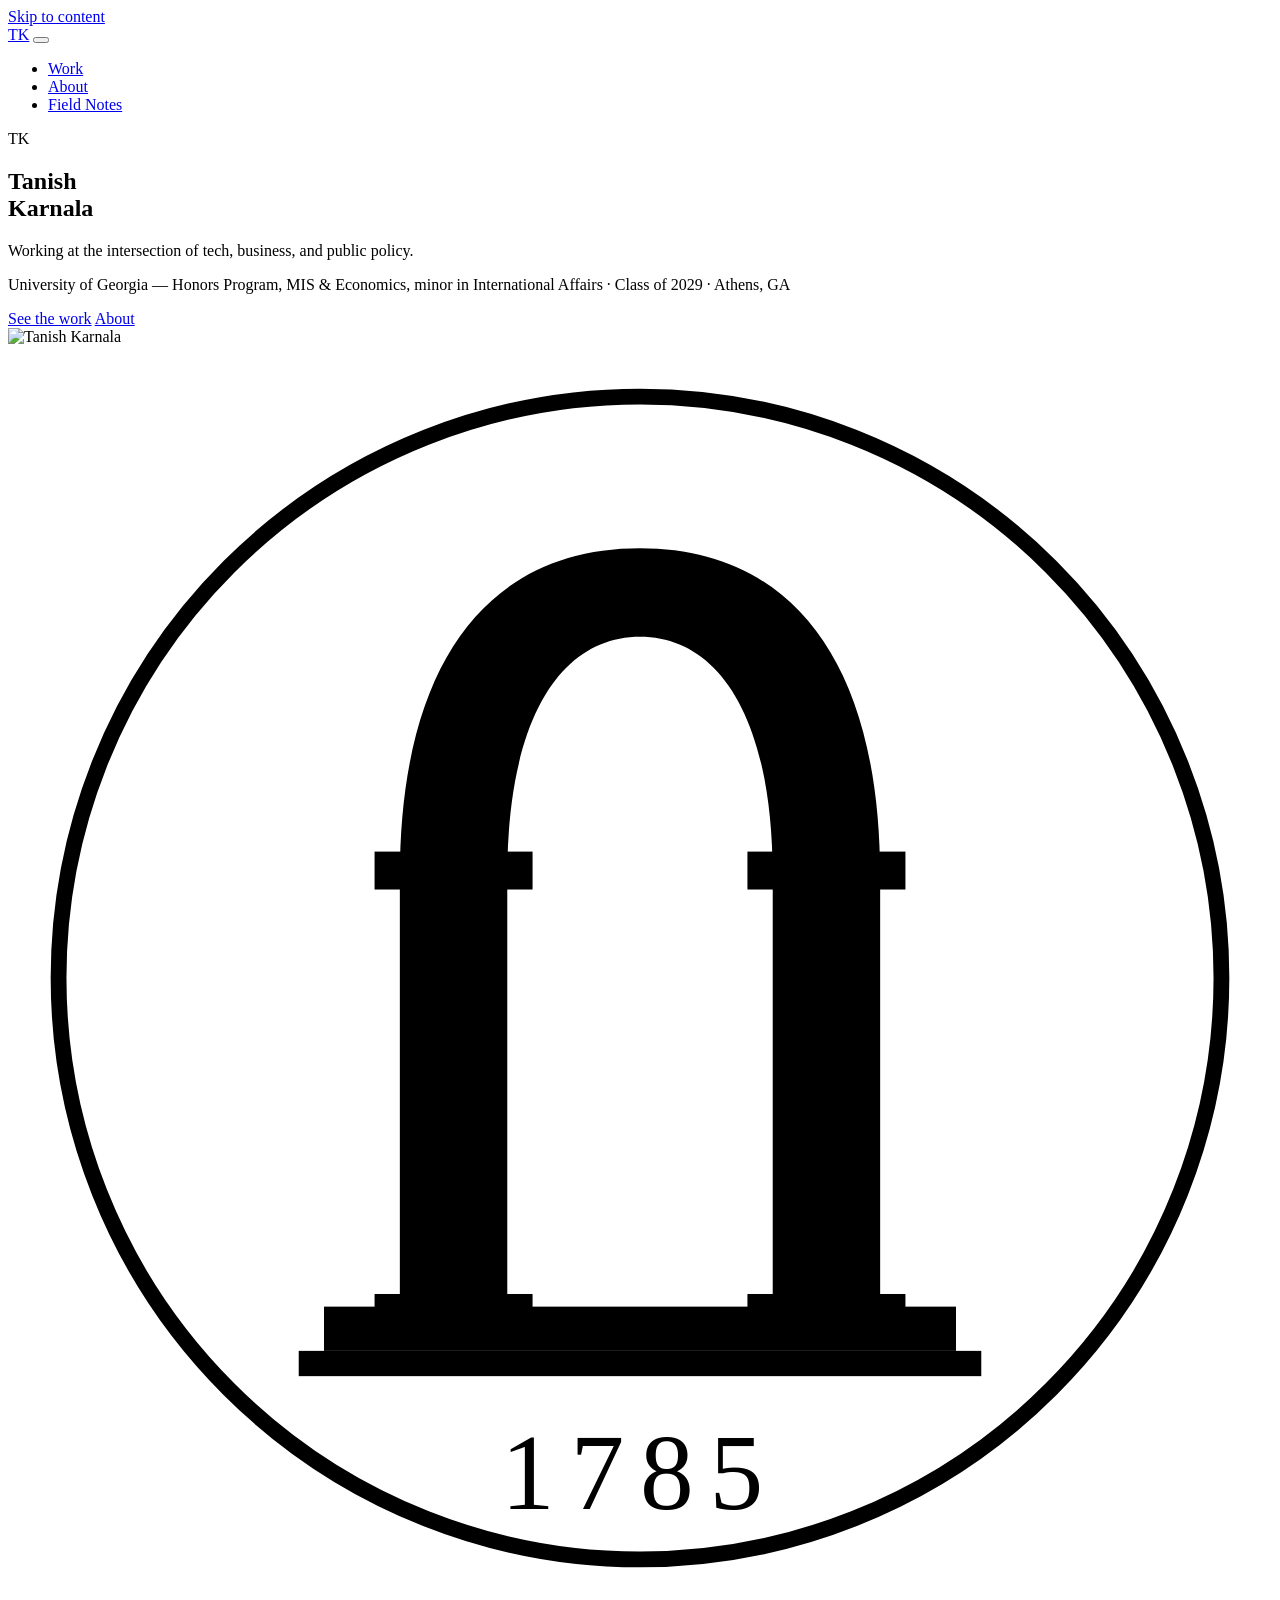
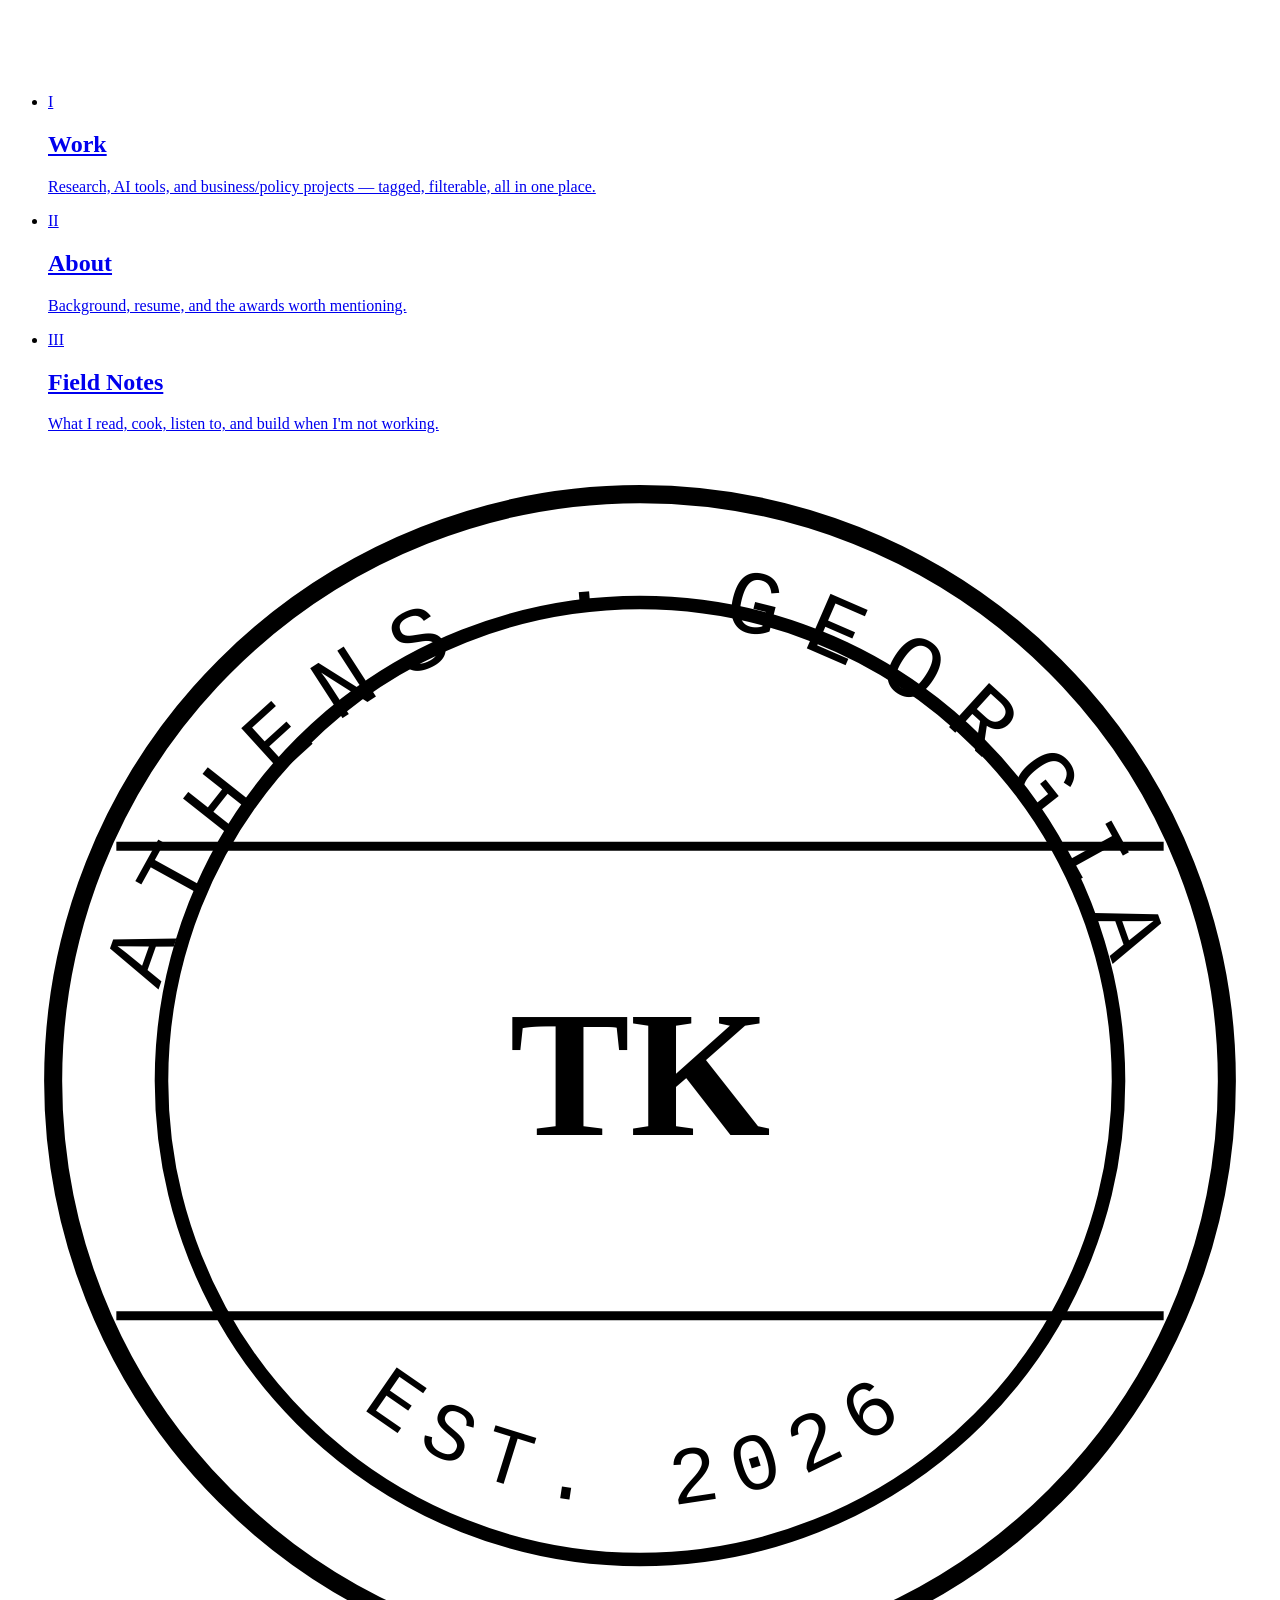
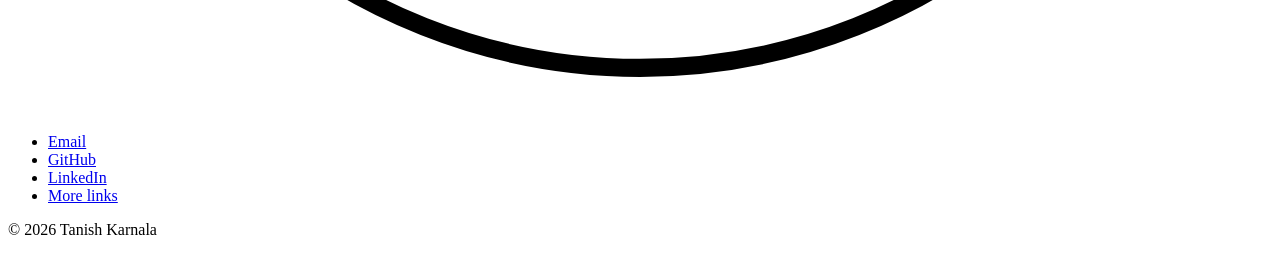
==== index.html @ 885c3053 "Initial site: index, about, work, field-notes" ====
<!DOCTYPE html>
<html lang="en">
<head>
<meta charset="UTF-8">
<meta name="viewport" content="width=device-width, initial-scale=1">
<title>Tanish Karnala — Tech, Business &amp; Public Policy</title>
<meta name="description" content="Tanish Karnala — research and project work at the intersection of technology, business, and public policy. University of Georgia, Honors Program.">
<meta name="color-scheme" content="light dark">

<meta property="og:type" content="website">
<meta property="og:title" content="Tanish Karnala">
<meta property="og:description" content="Working at the intersection of tech, business, and public policy.">
<meta property="og:image" content="assets/og-image.png">
<meta name="twitter:card" content="summary_large_image">

<link rel="icon" href="assets/favicon.svg" type="image/svg+xml">
<link rel="preload" href="fonts/Fraunces-Variable.woff2" as="font" type="font/woff2" crossorigin>
<link rel="preload" href="fonts/IBMPlexSans-Variable.woff2" as="font" type="font/woff2" crossorigin>
<link rel="stylesheet" href="css/fonts.css">
<link rel="stylesheet" href="css/tokens.css">
<link rel="stylesheet" href="css/global.css">
<link rel="stylesheet" href="css/home.css">

<script type="application/ld+json">
{
  "@context": "https://schema.org",
  "@type": "Person",
  "name": "Tanish Karnala",
  "url": "https://TODO-username.github.io/",
  "email": "mailto:tanishkarnala@gmail.com",
  "sameAs": ["https://linkedin.com/in/tanishkarnala"],
  "affiliation": {
    "@type": "CollegeOrUniversity",
    "name": "University of Georgia"
  },
  "description": "Working at the intersection of tech, business, and public policy."
}
</script>
</head>
<body>
<svg style="position: absolute; width: 0; height: 0; overflow: hidden;" aria-hidden="true">
  <filter id="paper-grain">
    <feTurbulence type="fractalNoise" baseFrequency="0.015" numOctaves="5" result="noise" />
    <feColorMatrix type="matrix" values="1 0 0 0 0  0 1 0 0 0  0 0 1 0 0  0 0 0 0.07 0" in="noise" result="coloredNoise" />
    <feBlend in="SourceGraphic" in2="coloredNoise" mode="multiply" />
  </filter>
</svg>
<a class="skip-link" href="#main">Skip to content</a>

<header class="site-header">
  <div class="page site-header__row">
    <a class="wordmark" href="index.html" aria-label="Tanish Karnala — home">TK</a>
    <button class="nav-toggle" aria-label="Toggle navigation" aria-expanded="false" aria-controls="site-nav">
      <span></span>
    </button>
    <nav class="site-nav" id="site-nav" aria-label="Primary">
      <ul>
        <li><a href="work.html">Work</a></li>
        <li><a href="about.html">About</a></li>
        <li><a href="field-notes.html">Field Notes</a></li>
      </ul>
    </nav>
  </div>
</header>

<div class="stamp-frame">
<div class="stamp-container">
<main id="main">

  <section class="hero page">
    <div class="hero__sheet">
      <div class="hero__text">
        <span class="hero__watermark" aria-hidden="true">TK</span>
        <h1 class="hero__name">Tanish<br>Karnala</h1>
        <p class="hero__tagline">Working at the intersection of tech, business, and public policy.</p>
        <p class="hero__role">University of Georgia — Honors Program, MIS &amp; Economics, minor in International Affairs · Class of 2029 · Athens, GA</p>
        <div class="hero__cta">
          <a class="btn" href="work.html">See the work</a>
          <a class="btn btn--quiet" href="about.html">About</a>
        </div>
      </div>

      <div class="hero__side">
        <div class="hero__portrait">
          <img src="assets/headshot.jpg" alt="Tanish Karnala" width="1430" height="1519">
        </div>
        <div class="hero__uga-mark" aria-hidden="true">
          <svg viewBox="0 0 200 210" role="img" aria-label="University of Georgia Arch, 1785" xmlns="http://www.w3.org/2000/svg">
            <circle cx="100" cy="100" r="92" fill="none" stroke="currentColor" stroke-width="2.5"/>
            <rect x="46" y="159" width="108" height="4" fill="currentColor"/>
            <rect x="50" y="152" width="100" height="7" fill="currentColor"/>
            <rect x="58" y="150" width="25" height="6" fill="currentColor"/>
            <rect x="117" y="150" width="25" height="6" fill="currentColor"/>
            <rect x="62" y="84" width="17" height="68" fill="currentColor"/>
            <rect x="121" y="84" width="17" height="68" fill="currentColor"/>
            <rect x="58" y="80" width="25" height="6" fill="currentColor"/>
            <rect x="117" y="80" width="25" height="6" fill="currentColor"/>
            <path d="M62,84 C62,50 76,32 100,32 C124,32 138,50 138,84 L121,84 C121,58 112,46 100,46 C88,46 79,58 79,84 Z" fill="currentColor"/>
            <text x="100" y="184" text-anchor="middle" font-family="Georgia, 'Iowan Old Style', serif" font-size="17" letter-spacing="2.5" fill="currentColor">1785</text>
          </svg>
        </div>
      </div>
    </div>
  </section>

  <nav class="section nav-through page" aria-label="Explore">
    <ul class="nav-through__grid">
      <li class="nav-through__cell nav-through__cell--wide">
        <a class="nav-through__card" href="work.html">
          <span class="index-mark">I</span>
          <h2>Work</h2>
          <p>Research, AI tools, and business/policy projects — tagged, filterable, all in one place.</p>
        </a>
      </li>
      <li class="nav-through__cell">
        <a class="nav-through__card" href="about.html">
          <span class="index-mark">II</span>
          <h2>About</h2>
          <p>Background, resume, and the awards worth mentioning.</p>
        </a>
      </li>
      <li class="nav-through__cell">
        <a class="nav-through__card" href="field-notes.html">
          <span class="index-mark">III</span>
          <h2>Field Notes</h2>
          <p>What I read, cook, listen to, and build when I'm not working.</p>
        </a>
      </li>
    </ul>
  </nav>

</main>
</div>
<div class="postmark" aria-hidden="true">
  <svg viewBox="0 0 140 140" xmlns="http://www.w3.org/2000/svg">
    <circle cx="70" cy="70" r="65" fill="none" stroke="currentColor" stroke-width="2"/>
    <circle cx="70" cy="70" r="53" fill="none" stroke="currentColor" stroke-width="1.5"/>
    <path id="postmark-arc-top" d="M 15 74 A 55 55 0 0 1 125 74" fill="none"/>
    <path id="postmark-arc-bottom" d="M 21 68 A 49 49 0 0 0 119 68" fill="none"/>
    <text font-family="'IBM Plex Mono', monospace" font-size="10" letter-spacing="3" fill="currentColor">
      <textPath href="#postmark-arc-top" startOffset="50%" text-anchor="middle">ATHENS &#183; GEORGIA</textPath>
    </text>
    <text x="70" y="76" text-anchor="middle" font-family="Fraunces, Georgia, serif" font-weight="700" font-size="20" fill="currentColor">TK</text>
    <text font-family="'IBM Plex Mono', monospace" font-size="9" letter-spacing="2" fill="currentColor">
      <textPath href="#postmark-arc-bottom" startOffset="50%" text-anchor="middle">EST. 2026</textPath>
    </text>
    <line x1="12" y1="44" x2="128" y2="44" stroke="currentColor" stroke-width="1"/>
    <line x1="12" y1="96" x2="128" y2="96" stroke="currentColor" stroke-width="1"/>
  </svg>
</div>
</div>

<footer class="site-footer">
  <div class="page site-footer__row">
    <ul class="footer-links">
      <li><a href="mailto:tanishkarnala@gmail.com">Email</a></li>
      <li><a href="https://github.com/TODO-username" target="_blank" rel="noopener">GitHub</a></li>
      <li><a href="https://linkedin.com/in/tanishkarnala" target="_blank" rel="noopener">LinkedIn</a></li>
      <li><a href="field-notes.html#links">More links</a></li>
    </ul>
    <p class="footer-note">© 2026 Tanish Karnala</p>
  </div>
</footer>

<script src="js/main.js"></script>
</body>
</html>
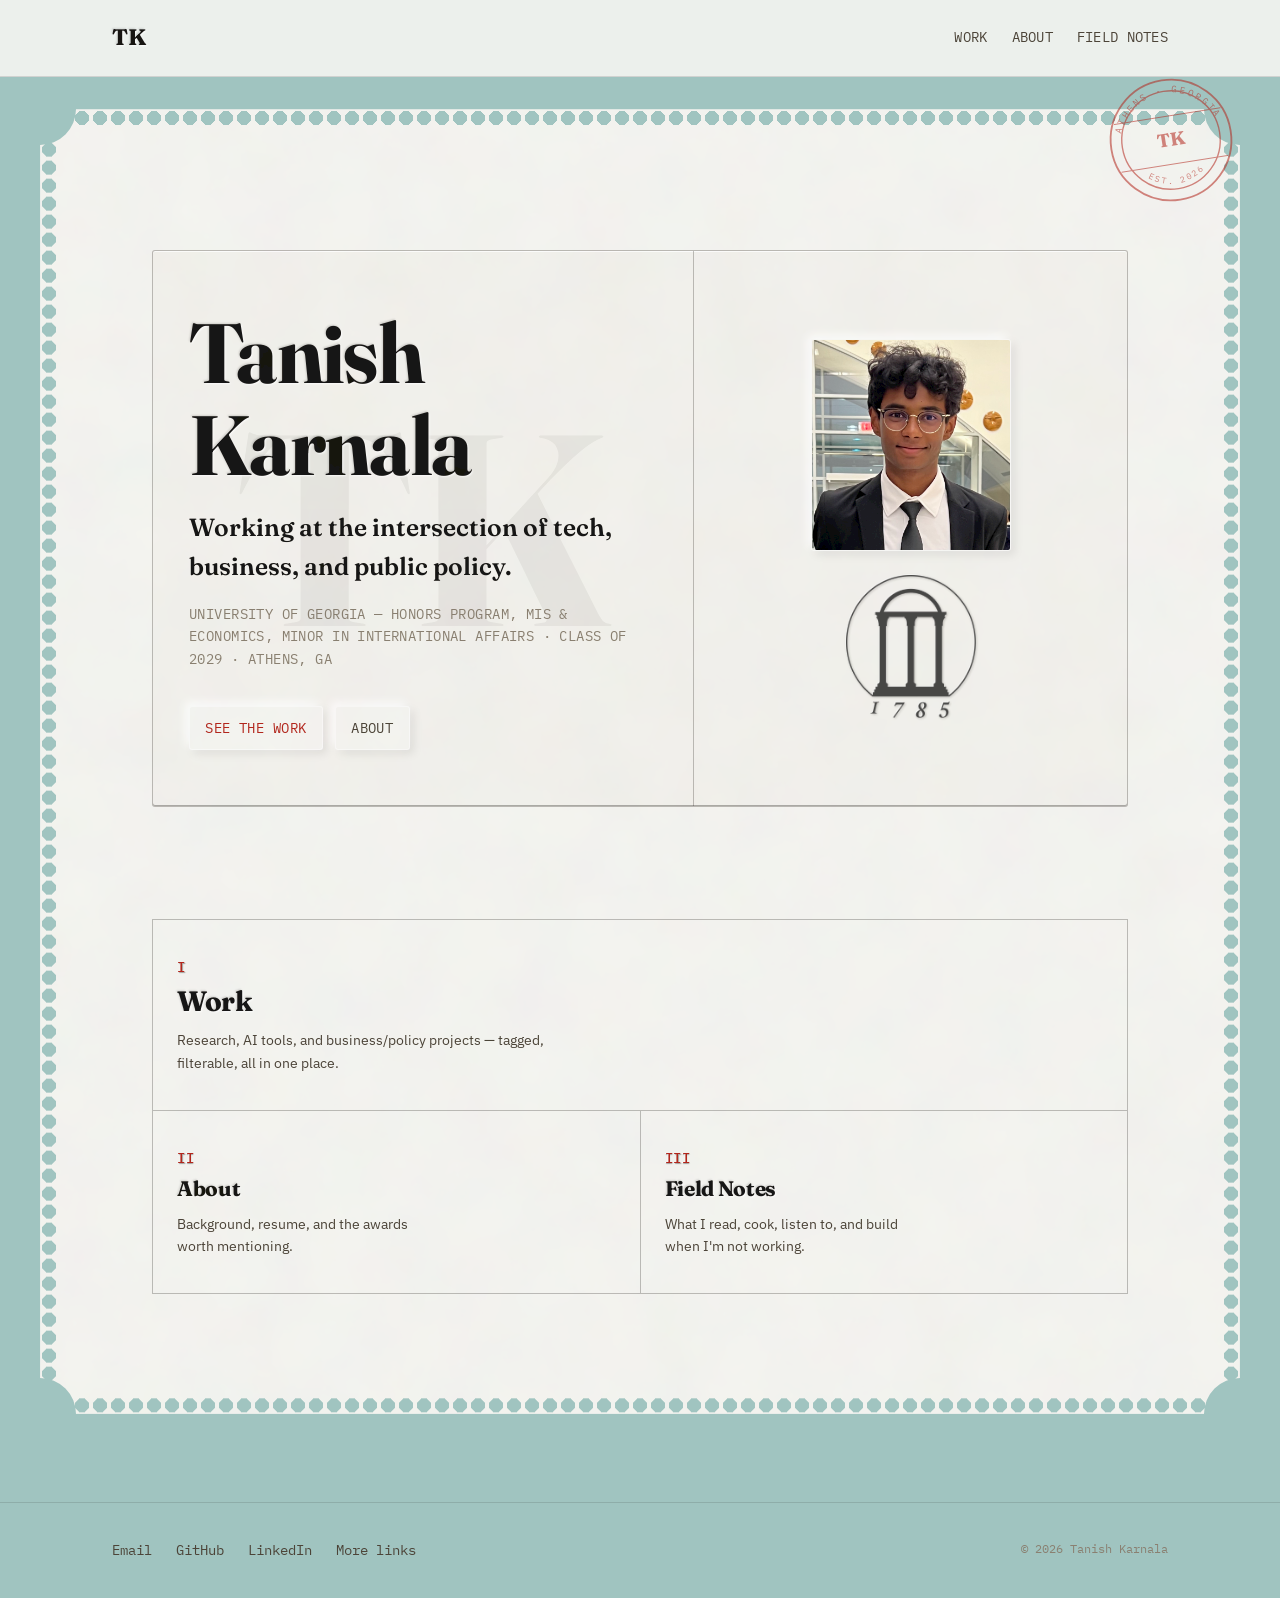
==== commit f3dc5be1: "Replace inline SVG UGA arch mark with transparent PNG" ====
--- a/index.html
+++ b/index.html
@@ -85,19 +85,7 @@
           <img src="assets/headshot.jpg" alt="Tanish Karnala" width="1430" height="1519">
         </div>
         <div class="hero__uga-mark" aria-hidden="true">
-          <svg viewBox="0 0 200 210" role="img" aria-label="University of Georgia Arch, 1785" xmlns="http://www.w3.org/2000/svg">
-            <circle cx="100" cy="100" r="92" fill="none" stroke="currentColor" stroke-width="2.5"/>
-            <rect x="46" y="159" width="108" height="4" fill="currentColor"/>
-            <rect x="50" y="152" width="100" height="7" fill="currentColor"/>
-            <rect x="58" y="150" width="25" height="6" fill="currentColor"/>
-            <rect x="117" y="150" width="25" height="6" fill="currentColor"/>
-            <rect x="62" y="84" width="17" height="68" fill="currentColor"/>
-            <rect x="121" y="84" width="17" height="68" fill="currentColor"/>
-            <rect x="58" y="80" width="25" height="6" fill="currentColor"/>
-            <rect x="117" y="80" width="25" height="6" fill="currentColor"/>
-            <path d="M62,84 C62,50 76,32 100,32 C124,32 138,50 138,84 L121,84 C121,58 112,46 100,46 C88,46 79,58 79,84 Z" fill="currentColor"/>
-            <text x="100" y="184" text-anchor="middle" font-family="Georgia, 'Iowan Old Style', serif" font-size="17" letter-spacing="2.5" fill="currentColor">1785</text>
-          </svg>
+          <img src="assets/arch-mark.png" alt="University of Georgia Arch, 1785" width="1200" height="1316">
         </div>
       </div>
     </div>
@@ -165,3 +153,4 @@
 <script src="js/main.js"></script>
 </body>
 </html>
+                                                                                                                                                                                                                                                                                                                                                                                                                                                                                                                                                                                                                                                                                                                                                                                                                                                                                                                                                                                                                                                                                                                
--- a/css/fonts.css
+++ b/css/fonts.css
@@ -0,0 +1,41 @@
+/* Self-hosted fonts — no external requests at runtime. */
+
+@font-face {
+  font-family: 'Fraunces';
+  font-style: normal;
+  font-weight: 300 700;
+  font-display: swap;
+  src: url('../fonts/Fraunces-Variable.woff2') format('woff2');
+}
+
+@font-face {
+  font-family: 'Fraunces';
+  font-style: italic;
+  font-weight: 500;
+  font-display: swap;
+  src: url('../fonts/Fraunces-Italic.woff2') format('woff2');
+}
+
+@font-face {
+  font-family: 'IBM Plex Sans';
+  font-style: normal;
+  font-weight: 300 700;
+  font-display: swap;
+  src: url('../fonts/IBMPlexSans-Variable.woff2') format('woff2');
+}
+
+@font-face {
+  font-family: 'IBM Plex Mono';
+  font-style: normal;
+  font-weight: 400;
+  font-display: swap;
+  src: url('../fonts/IBMPlexMono-Regular.woff2') format('woff2');
+}
+
+@font-face {
+  font-family: 'IBM Plex Mono';
+  font-style: normal;
+  font-weight: 500;
+  font-display: swap;
+  src: url('../fonts/IBMPlexMono-Medium.woff2') format('woff2');
+}
--- a/css/tokens.css
+++ b/css/tokens.css
@@ -0,0 +1,106 @@
+:root {
+  /* --- Color --- */
+  /* Subdued pastel turquoise page background, with an off-white paper color
+     for the stamp container and everything printed on it. */
+  --color-page-bg: #A0C4C0;
+  --color-paper: #F4F4F0;
+  --color-paper-raised: #F2F1EC;
+  --color-ink: #171512;
+  --color-ink-soft: #4C4438;
+  --color-ink-faint: #8A8071;
+  --color-line: rgba(23, 21, 18, 0.13);
+  --color-line-strong: rgba(23, 21, 18, 0.26);
+
+  /* Primary motif color — the one saturated accent, used sparingly and consistently */
+  --accent-red: #B3271D;
+  --accent-red-tint: #F3DEDA;
+
+  /* Letterpress emboss/deboss — a real directional light source (upper-left), used
+     on printed marks (index numbers, fact-row keys) and panel edges so they read as
+     pressed into or raised out of the paper, not just colored text with a faint shadow. */
+  --emboss-light: rgba(255, 255, 255, 0.85);
+  --emboss-dark: rgba(23, 21, 18, 0.38);
+  --deboss-light: rgba(255, 255, 255, 0.6);
+  --deboss-dark: rgba(23, 21, 18, 0.32);
+
+  /* Secondary, muted per-track colors — always applied to track tags/cards on the Work page */
+  --accent-tech: #93692F;      /* brass / ochre */
+  --accent-tech-tint: #EDE2CB;
+  --accent-business: #A8451F;  /* terracotta / rust */
+  --accent-business-tint: #F1DDCF;
+  --accent-policy: #33534E;    /* slate / teal */
+  --accent-policy-tint: #DCE6E3;
+
+  /* --- Type --- */
+  --font-serif: 'Fraunces', 'Iowan Old Style', Georgia, serif;
+  --font-sans: 'IBM Plex Sans', -apple-system, BlinkMacSystemFont, 'Segoe UI', sans-serif;
+  --font-mono: 'IBM Plex Mono', 'SFMono-Regular', Consolas, monospace;
+
+  --size-hero: clamp(2.75rem, 5vw + 1.5rem, 5.25rem);
+  --size-h1: clamp(2rem, 2.2vw + 1.3rem, 2.75rem);
+  --size-h2: clamp(1.375rem, 1.1vw + 1.1rem, 1.75rem);
+  --size-h3: clamp(1.125rem, 0.6vw + 1rem, 1.3125rem);
+  --size-body: 1.0625rem;
+  --size-small: 0.875rem;
+  --size-micro: 0.75rem;
+
+  --leading-tight: 1.1;
+  --leading-snug: 1.35;
+  --leading-normal: 1.6;
+
+  /* --- Space (8px rhythm) --- */
+  --space-1: 0.5rem;
+  --space-2: 0.75rem;
+  --space-3: 1rem;
+  --space-4: 1.5rem;
+  --space-5: 2.25rem;
+  --space-6: 3.5rem;
+  --space-7: 5.5rem;
+  --space-8: 8rem;
+
+  /* --- Layout --- */
+  --content-width: 46rem;
+  --page-width: 72rem;
+  --page-pad: clamp(1.25rem, 4vw, 3rem);
+
+  /* --- Motion (kept short and purposeful, honors reduced-motion) ---
+     ease-out: entrances/hover — starts fast, feels responsive (never ease-in: it delays
+     the exact moment being watched most). ease-standard: reserved for size/layout reveals
+     like the mobile nav accordion, where a symmetric curve reads more natural. */
+  --ease-out: cubic-bezier(0.23, 1, 0.32, 1);
+  --ease-standard: cubic-bezier(0.4, 0, 0.2, 1);
+  --duration-press: 120ms;
+  --duration-fast: 120ms;
+  --duration-base: 200ms;
+
+  /* --- Radius / line --- */
+  --radius: 3px;
+  --hairline: 1px;
+}
+
+@media (prefers-color-scheme: dark) {
+  :root {
+    --color-paper: #17140F;
+    --color-paper-raised: #201C15;
+    --color-ink: #F3EEE2;
+    --color-ink-soft: #C9C0AE;
+    --color-ink-faint: #837A69;
+    --color-line: rgba(243, 238, 226, 0.14);
+    --color-line-strong: rgba(243, 238, 226, 0.28);
+
+    --accent-red: #E2564A;
+    --accent-red-tint: rgba(226, 86, 74, 0.14);
+
+    --emboss-light: rgba(243, 238, 226, 0.22);
+    --emboss-dark: rgba(0, 0, 0, 0.7);
+    --deboss-light: rgba(243, 238, 226, 0.14);
+    --deboss-dark: rgba(0, 0, 0, 0.6);
+
+    --accent-tech: #D4A857;
+    --accent-tech-tint: rgba(212, 168, 87, 0.14);
+    --accent-business: #E07E52;
+    --accent-business-tint: rgba(224, 126, 82, 0.14);
+    --accent-policy: #7FADA5;
+    --accent-policy-tint: rgba(127, 173, 165, 0.14);
+  }
+}
--- a/css/global.css
+++ b/css/global.css
@@ -0,0 +1,454 @@
+/* ---------- Reset ---------- */
+*, *::before, *::after { box-sizing: border-box; }
+* { margin: 0; }
+html { -webkit-text-size-adjust: 100%; }
+body { min-height: 100vh; }
+img, svg { display: block; max-width: 100%; }
+input, button, textarea { font: inherit; }
+p, h1, h2, h3, h4 { overflow-wrap: break-word; }
+
+@media (prefers-reduced-motion: reduce) {
+  *, *::before, *::after {
+    animation-duration: 0.01ms !important;
+    animation-iteration-count: 1 !important;
+    transition-duration: 0.01ms !important;
+    scroll-behavior: auto !important;
+  }
+}
+
+/* ---------- Base ---------- */
+body {
+  background-color: var(--color-page-bg);
+  color: var(--color-ink);
+  font-family: var(--font-sans);
+  font-size: var(--size-body);
+  line-height: var(--leading-normal);
+  -webkit-font-smoothing: antialiased;
+}
+
+/* Fraunces-Variable.woff2 only covers weight 300–700 (see fonts.css) — 700 is
+   the heaviest this family goes, so headings top out there rather than
+   requesting a higher number that would silently clamp. */
+/* Debossed / letterpress: text sits just a shade darker than the paper it's
+   printed on, with a tight highlight-then-shadow pair standing in for a
+   stamped-in impression rather than ink sitting on top of the page. */
+h1, h2, h3 {
+  font-family: var(--font-serif);
+  font-weight: 700;
+  line-height: var(--leading-tight);
+  letter-spacing: -0.015em;
+  color: var(--color-ink);
+  text-shadow:
+    -1px -1px 2px rgba(0, 0, 0, 0.15),
+    1px 1px 2px rgba(255, 255, 255, 0.9);
+}
+h1 { font-size: var(--size-h1); }
+h2 { font-size: var(--size-h2); }
+h3 { font-size: var(--size-h3); font-weight: 600; }
+
+p { color: var(--color-ink-soft); }
+p + p { margin-top: var(--space-3); }
+
+a {
+  color: inherit;
+  text-decoration-color: var(--color-line-strong);
+  text-underline-offset: 0.2em;
+  transition: color var(--duration-fast) var(--ease-out),
+              text-decoration-color var(--duration-fast) var(--ease-out);
+}
+a:hover { color: var(--accent-red); text-decoration-color: currentColor; }
+
+a:focus-visible, button:focus-visible, [tabindex]:focus-visible {
+  outline: 2px solid var(--color-ink);
+  outline-offset: 3px;
+}
+
+/* ---------- Ledger lines ---------- */
+/* Faint ruled-notebook-paper lines behind list content — visible in the
+   gaps between cards/notes, hidden wherever an opaque card sits on top. */
+.ledger-lines {
+  background-image: repeating-linear-gradient(
+    to bottom,
+    transparent,
+    transparent 27px,
+    rgba(70, 100, 130, 0.16) 27px,
+    rgba(70, 100, 130, 0.16) 28px
+  );
+}
+
+/* ---------- Stamp frame / postmark ---------- */
+/* .stamp-frame is the positioning context for archival details (the postmark)
+   that need to bleed past the stamp edge onto the turquoise background —
+   they can't live inside .stamp-container itself, since its mask/filter
+   clips its whole rendered subtree at the container's own box. */
+.stamp-frame { position: relative; }
+.postmark {
+  position: absolute;
+  top: -34px;
+  right: 44px;
+  width: 130px;
+  height: 130px;
+  color: var(--accent-red);
+  opacity: 0.55;
+  transform: rotate(-9deg);
+  pointer-events: none;
+  z-index: 5;
+}
+.postmark svg { width: 100%; height: 100%; display: block; }
+
+@media (max-width: 700px) {
+  .postmark { width: 88px; height: 88px; top: -18px; right: 14px; }
+}
+
+/* ---------- Stamp container ---------- */
+/* The postage-stamp die-cut edge: a solid paper rectangle with a ring of
+   circular notches punched along all four sides. Built from a base fill mask
+   XORed with four repeating-circle masks, one per edge, each tiled along its
+   own edge only (repeat-x pinned top/bottom, repeat-y pinned left/right) —
+   a single gradient anchored at one corner can't reach all four sides. */
+.stamp-container {
+  --notch-r: 7px;
+  --notch-pitch: 18px;
+
+  background-color: var(--color-paper);
+  padding: 4rem;
+  margin: 2rem auto;
+  max-width: 1200px;
+
+  /* Chromium's unprefixed mask-composite (luminance-mode "add"/"exclude")
+     doesn't punch the notches correctly in testing — the -webkit- alpha-based
+     compositing model is what actually produces a clean perforated edge, so
+     that's the one this relies on. N mask layers take N-1 composite operators
+     (they apply *between* each pair of layers, not to the base layer itself). */
+  -webkit-mask-image:
+    linear-gradient(#000, #000),
+    repeating-radial-gradient(circle at center, #000 0 var(--notch-r), transparent var(--notch-r) var(--notch-pitch)),
+    repeating-radial-gradient(circle at center, #000 0 var(--notch-r), transparent var(--notch-r) var(--notch-pitch)),
+    repeating-radial-gradient(circle at center, #000 0 var(--notch-r), transparent var(--notch-r) var(--notch-pitch)),
+    repeating-radial-gradient(circle at center, #000 0 var(--notch-r), transparent var(--notch-r) var(--notch-pitch));
+  -webkit-mask-repeat: no-repeat, repeat-x, repeat-x, repeat-y, repeat-y;
+  -webkit-mask-position: center, top center, bottom center, center left, center right;
+  -webkit-mask-size:
+    100% 100%,
+    var(--notch-pitch) var(--notch-pitch),
+    var(--notch-pitch) var(--notch-pitch),
+    var(--notch-pitch) var(--notch-pitch),
+    var(--notch-pitch) var(--notch-pitch);
+  -webkit-mask-composite: xor, xor, xor, xor;
+
+  /* Paper grain — SVG feTurbulence filter, defined inline in the page body. */
+  filter: url(#paper-grain);
+}
+
+@media (max-width: 700px) {
+  .stamp-container { padding: 2rem 1.25rem; }
+}
+
+/* ---------- Layout ---------- */
+.page {
+  max-width: var(--page-width);
+  margin-inline: auto;
+  padding-inline: var(--page-pad);
+}
+.prose {
+  max-width: var(--content-width);
+}
+.section {
+  padding-block: var(--space-6);
+}
+.section--tight { padding-block: var(--space-4); }
+
+/* ---------- Skip link ---------- */
+.skip-link {
+  position: absolute;
+  left: -9999px;
+  top: 0;
+  background: var(--color-ink);
+  color: var(--color-paper);
+  padding: var(--space-2) var(--space-3);
+  z-index: 100;
+}
+.skip-link:focus { left: var(--space-3); top: var(--space-3); }
+
+/* ---------- Site header / nav ---------- */
+.site-header {
+  position: sticky;
+  top: 0;
+  z-index: 50;
+  background: color-mix(in srgb, var(--color-paper) 92%, transparent);
+  backdrop-filter: saturate(140%) blur(6px);
+  border-bottom: var(--hairline) solid var(--color-line);
+}
+.site-header__row {
+  display: flex;
+  align-items: center;
+  justify-content: space-between;
+  padding-block: var(--space-3);
+  gap: var(--space-3);
+}
+.wordmark {
+  font-family: var(--font-serif);
+  font-weight: 700;
+  font-size: 1.4rem;
+  letter-spacing: -0.01em;
+  color: var(--color-ink);
+  text-shadow:
+    -1px -1px 2px rgba(0, 0, 0, 0.15),
+    1px 1px 2px rgba(255, 255, 255, 0.9);
+  text-decoration: none;
+  white-space: nowrap;
+  transition: opacity var(--duration-fast) var(--ease-out),
+              transform var(--duration-press) var(--ease-out);
+}
+.wordmark:hover { opacity: 0.72; }
+.wordmark:active { transform: scale(0.94); }
+.site-nav { display: flex; }
+.site-nav ul {
+  display: flex;
+  gap: var(--space-4);
+  list-style: none;
+  padding: 0;
+}
+.site-nav a {
+  display: inline-block;
+  min-height: 44px;
+  display: flex;
+  align-items: center;
+  font-family: var(--font-mono);
+  font-size: var(--size-small);
+  letter-spacing: 0.02em;
+  text-transform: uppercase;
+  text-decoration: none;
+  color: var(--color-ink-soft);
+  border-bottom: 2px solid transparent;
+  transition: color var(--duration-fast) var(--ease-out),
+              border-bottom-color var(--duration-fast) var(--ease-out);
+}
+.site-nav a:hover,
+.site-nav a[aria-current="page"] {
+  color: var(--color-ink);
+  border-bottom-color: var(--color-ink);
+}
+
+.nav-toggle { display: none; }
+
+@media (max-width: 640px) {
+  .site-header__row { flex-wrap: wrap; }
+  .nav-toggle {
+    display: flex;
+    align-items: center;
+    justify-content: center;
+    width: 44px;
+    height: 44px;
+    background: none;
+    border: var(--hairline) solid var(--color-line-strong);
+    border-radius: var(--radius);
+    cursor: pointer;
+    transition: transform var(--duration-press) var(--ease-out);
+  }
+  .nav-toggle:active { transform: scale(0.94); }
+  .nav-toggle span {
+    display: block;
+    width: 18px;
+    height: 2px;
+    background: var(--color-ink);
+    position: relative;
+  }
+  .nav-toggle span::before, .nav-toggle span::after {
+    content: "";
+    position: absolute;
+    left: 0;
+    width: 18px;
+    height: 2px;
+    background: var(--color-ink);
+  }
+  .nav-toggle span::before { top: -6px; }
+  .nav-toggle span::after { top: 6px; }
+
+  .site-nav {
+    flex-basis: 100%;
+    max-height: 0;
+    overflow: hidden;
+    transition: max-height var(--duration-base) var(--ease-standard);
+  }
+  .site-nav.is-open { max-height: 240px; }
+  .site-nav ul {
+    flex-direction: column;
+    gap: 0;
+    padding-block: var(--space-2) var(--space-3);
+    border-top: var(--hairline) solid var(--color-line);
+    margin-top: var(--space-2);
+  }
+  .site-nav a { min-height: 48px; }
+}
+
+/* ---------- Buttons / links-as-cta ---------- */
+/* Embossed: a raised paper cutout — soft light glow top-left, sharp dark
+   shadow bottom-right, like thick cardstock stacked on the page beneath it. */
+.btn {
+  display: inline-flex;
+  align-items: center;
+  gap: var(--space-1);
+  min-height: 44px;
+  padding: 0.6em 1.1em;
+  font-family: var(--font-mono);
+  font-size: var(--size-small);
+  text-transform: uppercase;
+  letter-spacing: 0.03em;
+  text-decoration: none;
+  border: 1px solid rgba(255, 255, 255, 0.5);
+  border-radius: var(--radius);
+  color: var(--accent-red);
+  background-color: var(--color-paper);
+  box-shadow:
+    -4px -4px 10px rgba(255, 255, 255, 0.8),
+    4px 4px 10px rgba(0, 0, 0, 0.08);
+  transition: color var(--duration-fast) var(--ease-out),
+              box-shadow var(--duration-fast) var(--ease-out),
+              transform var(--duration-press) var(--ease-out);
+}
+.btn:hover { color: var(--color-ink); }
+.btn:active {
+  transform: scale(0.97);
+  box-shadow:
+    -2px -2px 6px rgba(255, 255, 255, 0.6),
+    2px 2px 6px rgba(0, 0, 0, 0.1);
+}
+.btn--quiet {
+  color: var(--color-ink-soft);
+}
+.btn--quiet:hover { color: var(--accent-red); }
+
+/* ---------- Cards ---------- */
+/* Embossed the same way as buttons — a thick paper cutout stacked on the
+   page, not a flat rectangle with a hairline drawn around it. */
+.card {
+  border: 1px solid rgba(255, 255, 255, 0.5);
+  border-radius: var(--radius);
+  padding: var(--space-4);
+  background-color: var(--color-paper);
+  box-shadow:
+    -4px -4px 10px rgba(255, 255, 255, 0.8),
+    4px 4px 10px rgba(0, 0, 0, 0.08);
+  transition: opacity var(--duration-base) var(--ease-out),
+              transform var(--duration-base) var(--ease-out);
+}
+.card.is-filtered-out {
+  opacity: 0;
+  transform: scale(0.97);
+  pointer-events: none;
+}
+.card-grid {
+  display: grid;
+  grid-template-columns: repeat(auto-fit, minmax(15rem, 1fr));
+  gap: var(--space-3);
+}
+
+/* ---------- Tag chips ---------- */
+/* Embossed, same paper-cutout treatment as buttons and cards. */
+.tag {
+  display: inline-flex;
+  align-items: center;
+  height: 28px;
+  padding-inline: 0.7em;
+  font-family: var(--font-mono);
+  font-size: var(--size-micro);
+  text-transform: uppercase;
+  letter-spacing: 0.04em;
+  border: 1px solid rgba(255, 255, 255, 0.5);
+  border-radius: 999px;
+  color: var(--color-ink-soft);
+  background-color: var(--color-paper);
+  box-shadow:
+    -4px -4px 10px rgba(255, 255, 255, 0.8),
+    4px 4px 10px rgba(0, 0, 0, 0.08);
+  transition: color var(--duration-fast) var(--ease-out),
+              border-color var(--duration-fast) var(--ease-out),
+              background var(--duration-fast) var(--ease-out),
+              transform var(--duration-press) var(--ease-out);
+}
+button.tag:active { transform: scale(0.96); }
+
+/* Per-track accent theming — always on */
+.tag[data-track="tech"] {
+  color: var(--accent-tech);
+  border-color: var(--accent-tech);
+  background: var(--accent-tech-tint);
+}
+.tag[data-track="business"] {
+  color: var(--accent-business);
+  border-color: var(--accent-business);
+  background: var(--accent-business-tint);
+}
+.tag[data-track="policy"] {
+  color: var(--accent-policy);
+  border-color: var(--accent-policy);
+  background: var(--accent-policy-tint);
+}
+.card[data-track="tech"] { border-left: 3px solid var(--accent-tech); }
+.card[data-track="business"] { border-left: 3px solid var(--accent-business); }
+.card[data-track="policy"] { border-left: 3px solid var(--accent-policy); }
+
+button.tag[aria-pressed="true"] {
+  color: var(--color-paper);
+  background: var(--accent-red);
+  border-color: var(--accent-red);
+}
+
+/* ---------- Footer ---------- */
+.site-footer {
+  border-top: var(--hairline) solid var(--color-line);
+  padding-block: var(--space-5);
+  margin-top: var(--space-7);
+}
+.site-footer__row {
+  display: flex;
+  flex-wrap: wrap;
+  justify-content: space-between;
+  gap: var(--space-4);
+}
+.footer-links {
+  display: flex;
+  flex-wrap: wrap;
+  gap: var(--space-1) var(--space-4);
+  list-style: none;
+  padding: 0;
+  font-family: var(--font-mono);
+  font-size: var(--size-small);
+}
+.footer-links a { text-decoration: none; color: var(--color-ink-soft); }
+.footer-note {
+  font-family: var(--font-mono);
+  font-size: var(--size-micro);
+  color: var(--color-ink-faint);
+}
+
+/* ---------- Utility ---------- */
+.eyebrow {
+  display: block;
+  font-family: var(--font-mono);
+  font-size: var(--size-small);
+  text-transform: uppercase;
+  letter-spacing: 0.06em;
+  color: var(--color-ink-faint);
+  margin-bottom: var(--space-1);
+}
+
+/* Catalog-style roman-numeral index mark — the recurring device across the reference sites.
+   Stronger emboss than a link or a label: it should look stamped into the paper. */
+.index-mark {
+  display: block;
+  font-family: var(--font-mono);
+  font-weight: 500;
+  font-size: var(--size-small);
+  letter-spacing: 0.04em;
+  color: var(--accent-red);
+  text-shadow: -0.5px -0.5px 0 var(--emboss-light), 0.5px 0.5px 1px var(--emboss-dark);
+}
+.visually-hidden {
+  position: absolute;
+  width: 1px; height: 1px;
+  overflow: hidden;
+  clip: rect(0 0 0 0);
+  white-space: nowrap;
+}
--- a/css/home.css
+++ b/css/home.css
@@ -0,0 +1,143 @@
+.hero {
+  padding-block: clamp(2.5rem, 6vw, var(--space-8)) var(--space-6);
+}
+
+/* The hero used to be big type floating over an empty page next to one lonely
+   bordered box. It's now one bordered sheet — a dossier page — with a hairline
+   divider between the text and the facts side, so nothing floats free. */
+.hero__sheet {
+  display: grid;
+  grid-template-columns: 1.25fr 1fr;
+  border: var(--hairline) solid var(--color-line-strong);
+  border-radius: var(--radius);
+  background: var(--color-paper-raised);
+  box-shadow: inset 0 1px 0 var(--emboss-light), inset 0 -1px 0 var(--deboss-dark);
+  overflow: hidden;
+}
+.hero__text {
+  position: relative;
+  z-index: 0;
+  padding: var(--space-6) var(--space-5);
+  border-right: var(--hairline) solid var(--color-line-strong);
+  overflow: hidden;
+}
+
+/* Held-up-to-the-light watermark — sits behind the actual heading content
+   (negative z-index within .hero__text's own stacking context, established
+   by position:relative above) rather than floating on top of it. */
+.hero__watermark {
+  position: absolute;
+  z-index: -1;
+  inset: 0;
+  display: flex;
+  align-items: center;
+  justify-content: center;
+  font-family: var(--font-serif);
+  font-weight: 700;
+  font-size: clamp(9rem, 24vw, 17rem);
+  line-height: 1;
+  color: var(--color-ink);
+  opacity: 0.05;
+  pointer-events: none;
+  user-select: none;
+}
+.hero__name {
+  font-size: var(--size-hero);
+  letter-spacing: -0.02em;
+}
+.hero__tagline {
+  font-family: var(--font-serif);
+  font-style: normal;
+  font-weight: 600;
+  font-size: clamp(1.2rem, 1.3vw + 0.95rem, 1.55rem);
+  color: var(--color-ink);
+  margin-top: var(--space-3);
+  max-width: 34ch;
+}
+.hero__role {
+  font-family: var(--font-mono);
+  font-size: var(--size-small);
+  text-transform: uppercase;
+  letter-spacing: 0.03em;
+  color: var(--color-ink-faint);
+  margin-top: var(--space-3);
+}
+.hero__cta {
+  display: flex;
+  gap: var(--space-2);
+  margin-top: var(--space-5);
+}
+
+.hero__side {
+  display: flex;
+  flex-direction: column;
+  align-items: center;
+  justify-content: center;
+  gap: var(--space-4);
+  padding: var(--space-5);
+}
+
+.hero__portrait img {
+  width: 100%;
+  max-width: 200px;
+  height: auto;
+  border: 1px solid rgba(255, 255, 255, 0.5);
+  border-radius: var(--radius);
+  box-shadow: -4px -4px 10px rgba(255, 255, 255, 0.8),
+              4px 4px 10px rgba(0, 0, 0, 0.08);
+}
+
+/* Debossed UGA arch mark — deliberately NOT the blind (paper-colored,
+   invisible-except-shadow) treatment used elsewhere on the site. This one
+   carries real ink (a muted, faded color) so it reads as a stamped
+   impression rather than a hidden watermark. */
+.hero__uga-mark {
+  width: min(100%, 130px);
+}
+.hero__uga-mark svg,
+.hero__uga-mark img {
+  width: 100%;
+  height: auto;
+  color: var(--color-ink-faint);
+  opacity: 0.7;
+  filter: drop-shadow(-0.5px -0.5px 0.5px rgba(255, 255, 255, 0.75))
+          drop-shadow(1px 1.5px 1px rgba(23, 21, 18, 0.3));
+}
+
+/* Nav-through — an asymmetric, edge-to-edge grid of bordered cells sharing
+   hairlines (a specimen board), not three even cards floating in a wide gap. */
+.nav-through__grid {
+  list-style: none;
+  padding: 0;
+  display: grid;
+  grid-template-columns: repeat(2, 1fr);
+  border-top: var(--hairline) solid var(--color-line-strong);
+  border-left: var(--hairline) solid var(--color-line-strong);
+}
+.nav-through__cell {
+  border-right: var(--hairline) solid var(--color-line-strong);
+  border-bottom: var(--hairline) solid var(--color-line-strong);
+}
+.nav-through__cell--wide { grid-column: 1 / -1; }
+.nav-through__card {
+  display: block;
+  height: 100%;
+  padding: var(--space-5) var(--space-4);
+  text-decoration: none;
+  transition: background var(--duration-fast) var(--ease-out);
+}
+.nav-through__card:hover { background: var(--color-paper-raised); }
+.nav-through__card h2 { margin-top: var(--space-1); font-size: var(--size-h3); }
+.nav-through__cell--wide .nav-through__card h2 { font-size: var(--size-h2); }
+.nav-through__card p {
+  margin-top: var(--space-2);
+  font-size: var(--size-small);
+  max-width: 30ch;
+}
+.nav-through__cell--wide .nav-through__card p { max-width: 52ch; }
+
+@media (max-width: 800px) {
+  .hero__sheet { grid-template-columns: 1fr; }
+  .hero__text { border-right: none; border-bottom: var(--hairline) solid var(--color-line-strong); }
+  .nav-through__grid { grid-template-columns: 1fr; }
+  .nav-through__cell--wide {
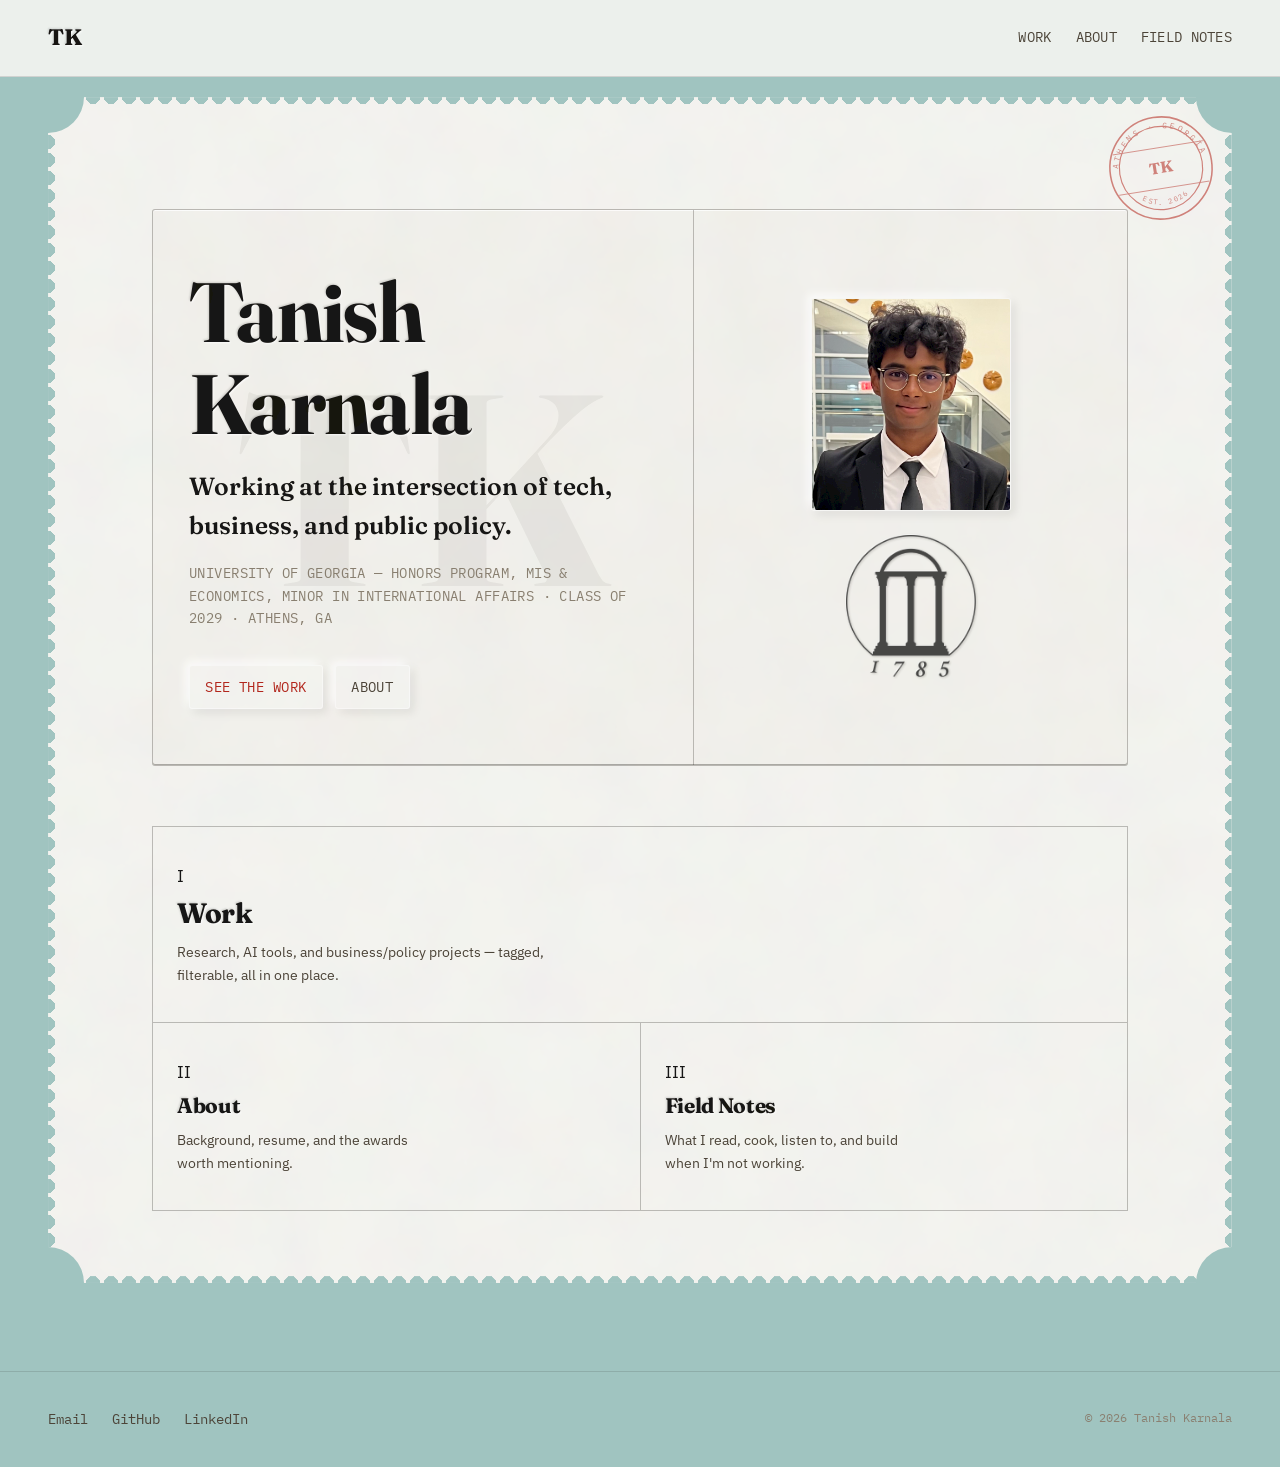
==== commit 9ca06e12: "Point coverage tool link to live URL, fix GitHub footer link, remove More links, update project GitH" ====
--- a/index.html
+++ b/index.html
@@ -142,9 +142,8 @@
   <div class="page site-footer__row">
     <ul class="footer-links">
       <li><a href="mailto:tanishkarnala@gmail.com">Email</a></li>
-      <li><a href="https://github.com/TODO-username" target="_blank" rel="noopener">GitHub</a></li>
+      <li><a href="https://github.com/BlueFinTuna27" target="_blank" rel="noopener">GitHub</a></li>
       <li><a href="https://linkedin.com/in/tanishkarnala" target="_blank" rel="noopener">LinkedIn</a></li>
-      <li><a href="field-notes.html#links">More links</a></li>
     </ul>
     <p class="footer-note">© 2026 Tanish Karnala</p>
   </div>
@@ -153,4 +152,3 @@
 <script src="js/main.js"></script>
 </body>
 </html>
-                                                                                                                                                                                                                                                                                                                                                                                                                                                                                                                                                                                                                                                                                                                                                                                                                                                                                                                                                                                                                                                                                                                
--- a/css/tokens.css
+++ b/css/tokens.css
@@ -60,7 +60,7 @@
 
   /* --- Layout --- */
   --content-width: 46rem;
-  --page-width: 72rem;
+  --page-width: 84rem;
   --page-pad: clamp(1.25rem, 4vw, 3rem);
 
   /* --- Motion (kept short and purposeful, honors reduced-motion) ---
--- a/css/global.css
+++ b/css/global.css
@@ -81,13 +81,18 @@
    that need to bleed past the stamp edge onto the turquoise background —
    they can't live inside .stamp-container itself, since its mask/filter
    clips its whole rendered subtree at the container's own box. */
-.stamp-frame { position: relative; }
+.stamp-frame {
+  position: relative;
+  width: calc(100% - 96px); /* ~0.5in gutter to the viewport edge on each side */
+  max-width: 1600px;
+  margin: 1.25rem auto;
+}
 .postmark {
   position: absolute;
-  top: -34px;
-  right: 44px;
-  width: 130px;
-  height: 130px;
+  top: 16px;
+  right: 16px;
+  width: 110px;
+  height: 110px;
   color: var(--accent-red);
   opacity: 0.55;
   transform: rotate(-9deg);
@@ -97,7 +102,8 @@
 .postmark svg { width: 100%; height: 100%; display: block; }
 
 @media (max-width: 700px) {
-  .postmark { width: 88px; height: 88px; top: -18px; right: 14px; }
+  .stamp-frame { width: calc(100% - 32px); }
+  .postmark { width: 72px; height: 72px; top: 10px; right: 10px; }
 }
 
 /* ---------- Stamp container ---------- */
@@ -105,15 +111,19 @@
    circular notches punched along all four sides. Built from a base fill mask
    XORed with four repeating-circle masks, one per edge, each tiled along its
    own edge only (repeat-x pinned top/bottom, repeat-y pinned left/right) —
-   a single gradient anchored at one corner can't reach all four sides. */
+   a single gradient anchored at one corner can't reach all four sides. Each
+   tile is shifted by half a pitch (--notch-half) so a notch's *center* lands
+   exactly on the container's edge — a half-circle bite out of the paper —
+   rather than sitting a full radius inboard with a sliver of intact paper
+   still showing past it. */
 .stamp-container {
   --notch-r: 7px;
   --notch-pitch: 18px;
+  --notch-half: calc(var(--notch-pitch) / -2);
 
   background-color: var(--color-paper);
-  padding: 4rem;
-  margin: 2rem auto;
-  max-width: 1200px;
+  padding: 3rem 3.5rem;
+  width: 100%;
 
   /* Chromium's unprefixed mask-composite (luminance-mode "add"/"exclude")
      doesn't punch the notches correctly in testing — the -webkit- alpha-based
@@ -127,7 +137,12 @@
     repeating-radial-gradient(circle at center, #000 0 var(--notch-r), transparent var(--notch-r) var(--notch-pitch)),
     repeating-radial-gradient(circle at center, #000 0 var(--notch-r), transparent var(--notch-r) var(--notch-pitch));
   -webkit-mask-repeat: no-repeat, repeat-x, repeat-x, repeat-y, repeat-y;
-  -webkit-mask-position: center, top center, bottom center, center left, center right;
+  -webkit-mask-position:
+    center,
+    left 0px top var(--notch-half),
+    left 0px bottom var(--notch-half),
+    left var(--notch-half) top 0px,
+    right var(--notch-half) top 0px;
   -webkit-mask-size:
     100% 100%,
     var(--notch-pitch) var(--notch-pitch),
@@ -141,7 +156,7 @@
 }
 
 @media (max-width: 700px) {
-  .stamp-container { padding: 2rem 1.25rem; }
+  .stamp-container { padding: 1.75rem 1.25rem; }
 }
 
 /* ---------- Layout ---------- */
@@ -434,21 +449,4 @@
   margin-bottom: var(--space-1);
 }
 
-/* Catalog-style roman-numeral index mark — the recurring device across the reference sites.
-   Stronger emboss than a link or a label: it should look stamped into the paper. */
-.index-mark {
-  display: block;
-  font-family: var(--font-mono);
-  font-weight: 500;
-  font-size: var(--size-small);
-  letter-spacing: 0.04em;
-  color: var(--accent-red);
-  text-shadow: -0.5px -0.5px 0 var(--emboss-light), 0.5px 0.5px 1px var(--emboss-dark);
-}
-.visually-hidden {
-  position: absolute;
-  width: 1px; height: 1px;
-  overflow: hidden;
-  clip: rect(0 0 0 0);
-  white-space: nowrap;
-}
+/* Catalog-sty
--- a/css/home.css
+++ b/css/home.css
@@ -1,5 +1,5 @@
 .hero {
-  padding-block: clamp(2.5rem, 6vw, var(--space-8)) var(--space-6);
+  padding-block: clamp(2rem, 5vw, var(--space-7)) var(--space-5);
 }
 
 /* The hero used to be big type floating over an empty page next to one lonely
@@ -106,6 +106,9 @@
 
 /* Nav-through — an asymmetric, edge-to-edge grid of bordered cells sharing
    hairlines (a specimen board), not three even cards floating in a wide gap. */
+.nav-through {
+  padding-block: var(--space-4);
+}
 .nav-through__grid {
   list-style: none;
   padding: 0;
@@ -139,5 +142,4 @@
 @media (max-width: 800px) {
   .hero__sheet { grid-template-columns: 1fr; }
   .hero__text { border-right: none; border-bottom: var(--hairline) solid var(--color-line-strong); }
-  .nav-through__grid { grid-template-columns: 1fr; }
-  .nav-through__cell--wide {+  .nav-through__grid { grid-templ
